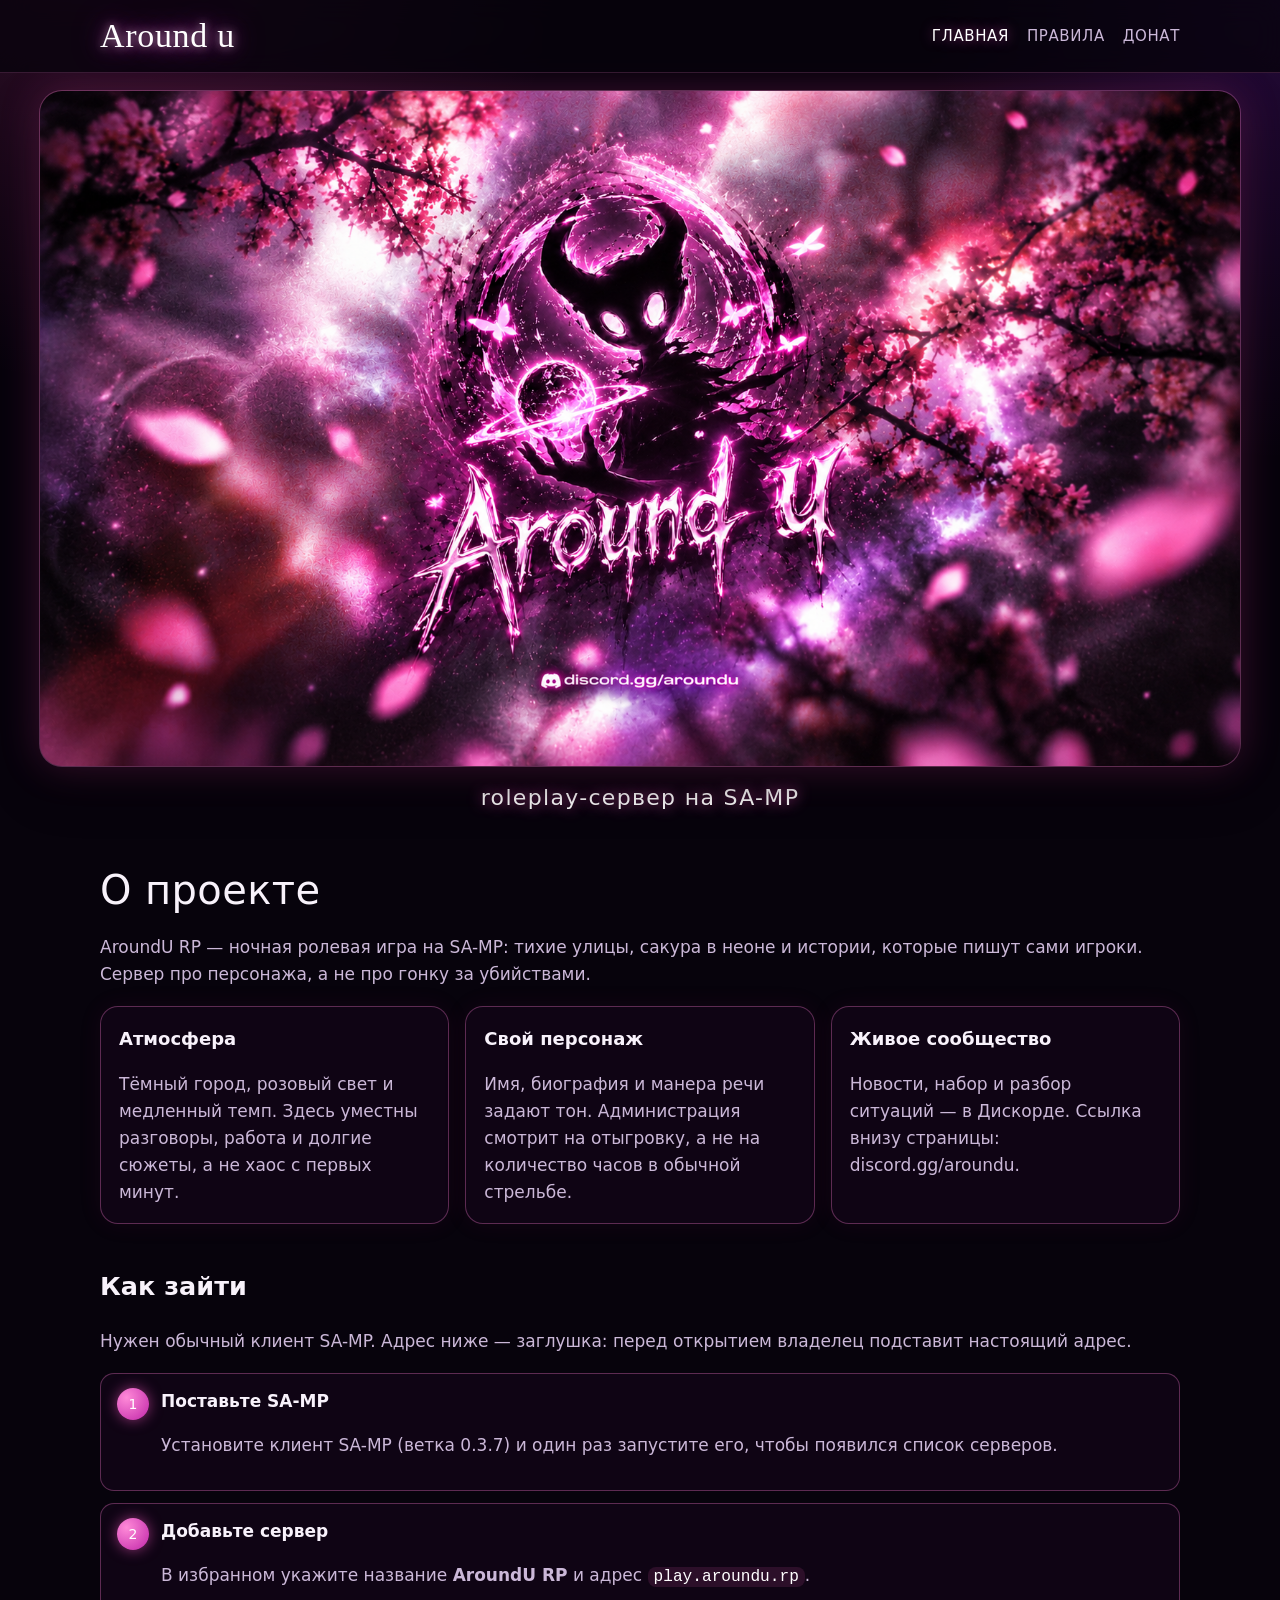
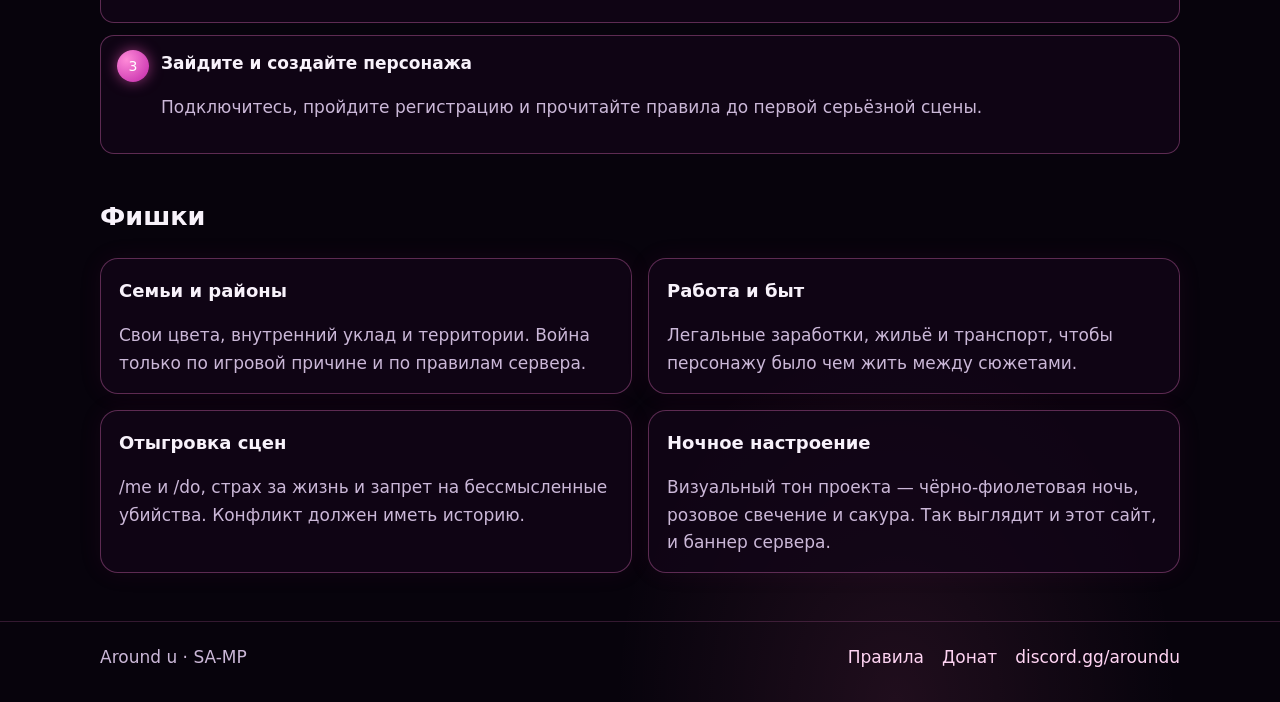
==== index.html @ 2b37f767 "Add the AroundU RP landing site" ====
<!DOCTYPE html>
<html lang="ru">
<head>
  <meta charset="utf-8">
  <meta name="viewport" content="width=device-width, initial-scale=1">
  <title>AroundU RP — главная</title>
  <link rel="stylesheet" href="styles.css">
</head>
<body>
  <header class="site-header">
    <div class="wrap header-inner">
      <a class="wordmark" href="index.html">Around u</a>
      <nav class="nav" aria-label="Разделы">
        <a href="index.html" aria-current="page">Главная</a>
        <a href="rules.html">Правила</a>
        <a href="donate.html">Донат</a>
      </nav>
    </div>
  </header>

  <div class="hero" role="img" aria-label="Баннер Around u: ночь, сакура и неоновое свечение"></div>
  <p class="hero-caption">roleplay-сервер на SA-MP</p>

  <main>
    <section class="wrap section" id="about">
      <h1>О проекте</h1>
      <p class="lead">AroundU RP — ночная ролевая игра на SA-MP: тихие улицы, сакура в неоне и истории, которые пишут сами игроки. Сервер про персонажа, а не про гонку за убийствами.</p>
      <div class="grid grid-3">
        <article class="card">
          <h2>Атмосфера</h2>
          <p class="muted">Тёмный город, розовый свет и медленный темп. Здесь уместны разговоры, работа и долгие сюжеты, а не хаос с первых минут.</p>
        </article>
        <article class="card">
          <h2>Свой персонаж</h2>
          <p class="muted">Имя, биография и манера речи задают тон. Администрация смотрит на отыгровку, а не на количество часов в обычной стрельбе.</p>
        </article>
        <article class="card">
          <h2>Живое сообщество</h2>
          <p class="muted">Новости, набор и разбор ситуаций — в Дискорде. Ссылка внизу страницы: discord.gg/aroundu.</p>
        </article>
      </div>
    </section>

    <section class="wrap section" id="join">
      <h2>Как зайти</h2>
      <p class="lead">Нужен обычный клиент SA-MP. Адрес ниже — заглушка: перед открытием владелец подставит настоящий адрес.</p>
      <ol class="steps">
        <li>
          <span class="step-num">1</span>
          <div>
            <strong>Поставьте SA-MP</strong>
            <p class="muted">Установите клиент SA-MP (ветка 0.3.7) и один раз запустите его, чтобы появился список серверов.</p>
          </div>
        </li>
        <li>
          <span class="step-num">2</span>
          <div>
            <strong>Добавьте сервер</strong>
            <p class="muted">В избранном укажите название <strong>AroundU RP</strong> и адрес <span class="ip">play.aroundu.rp</span>.</p>
          </div>
        </li>
        <li>
          <span class="step-num">3</span>
          <div>
            <strong>Зайдите и создайте персонажа</strong>
            <p class="muted">Подключитесь, пройдите регистрацию и прочитайте правила до первой серьёзной сцены.</p>
          </div>
        </li>
      </ol>
    </section>

    <section class="wrap section" id="features">
      <h2>Фишки</h2>
      <div class="grid grid-2">
        <article class="card">
          <h3>Семьи и районы</h3>
          <p class="muted">Свои цвета, внутренний уклад и территории. Война только по игровой причине и по правилам сервера.</p>
        </article>
        <article class="card">
          <h3>Работа и быт</h3>
          <p class="muted">Легальные заработки, жильё и транспорт, чтобы персонажу было чем жить между сюжетами.</p>
        </article>
        <article class="card">
          <h3>Отыгровка сцен</h3>
          <p class="muted">/me и /do, страх за жизнь и запрет на бессмысленные убийства. Конфликт должен иметь историю.</p>
        </article>
        <article class="card">
          <h3>Ночное настроение</h3>
          <p class="muted">Визуальный тон проекта — чёрно-фиолетовая ночь, розовое свечение и сакура. Так выглядит и этот сайт, и баннер сервера.</p>
        </article>
      </div>
    </section>
  </main>

  <footer class="site-footer">
    <div class="wrap footer-inner">
      <span>Around u · SA-MP</span>
      <nav class="footer-links" aria-label="Подвал">
        <a href="rules.html">Правила</a>
        <a href="donate.html">Донат</a>
        <a href="https://discord.gg/aroundu">discord.gg/aroundu</a>
      </nav>
    </div>
  </footer>
  <script src="petals.js"></script>
</body>
</html>
---- styles.css ----
/* AroundU RP — static site. System fonts only, no CDN. */
:root {
  --bg: #07030c;
  --bg-soft: #120816;
  --card: rgba(18, 6, 24, 0.78);
  --line: rgba(255, 126, 214, 0.32);
  --text: #f8f2fb;
  --muted: #cbb8d8;
  --pink: #ff5ec8;
  --magenta: #e24bff;
  --glow: rgba(255, 90, 200, 0.55);
  --shadow: 0 18px 50px rgba(0, 0, 0, 0.45);
  --radius: 18px;
  --max: 1080px;
  --font: system-ui, -apple-system, "Segoe UI", Roboto, "Helvetica Neue", Arial, sans-serif;
  --script: "Snell Roundhand", "Apple Chancery", "Segoe Script", "Lucida Handwriting", "URW Chancery L", cursive;
  --mono: ui-monospace, "Cascadia Mono", "Segoe UI Mono", Menlo, Consolas, monospace;
}

*,
*::before,
*::after {
  box-sizing: border-box;
}

html {
  scroll-behavior: smooth;
}

body {
  margin: 0;
  min-height: 100vh;
  color: var(--text);
  font-family: var(--font);
  font-size: 17px;
  line-height: 1.6;
  background:
    radial-gradient(ellipse 70% 45% at 8% -8%, rgba(255, 70, 180, 0.22), transparent 55%),
    radial-gradient(ellipse 55% 40% at 100% 0%, rgba(168, 40, 255, 0.18), transparent 50%),
    radial-gradient(ellipse 40% 30% at 70% 100%, rgba(255, 110, 180, 0.1), transparent 55%),
    var(--bg);
}

img {
  max-width: 100%;
  display: block;
}

a {
  color: #ffd0f2;
  text-decoration-thickness: 1px;
  text-underline-offset: 3px;
}

a:hover {
  color: #fff;
}

.wrap {
  width: min(var(--max), calc(100% - 32px));
  margin-inline: auto;
}

.site-header {
  position: sticky;
  top: 0;
  z-index: 20;
  backdrop-filter: blur(14px);
  background: rgba(7, 3, 12, 0.78);
  border-bottom: 1px solid rgba(255, 126, 214, 0.18);
}

.header-inner {
  display: flex;
  align-items: center;
  justify-content: space-between;
  gap: 16px;
  min-height: 72px;
}

.wordmark {
  font-family: var(--script);
  font-weight: 300;
  font-size: 34px;
  line-height: 1;
  letter-spacing: 0.02em;
  color: #fff;
  text-decoration: none;
  text-shadow:
    0 0 8px rgba(255, 255, 255, 0.45),
    0 0 16px var(--glow),
    0 0 32px rgba(226, 75, 255, 0.65);
}

.wordmark:hover {
  color: #fff;
}

.nav {
  display: flex;
  flex-wrap: wrap;
  gap: 8px 18px;
}

.nav a {
  color: var(--muted);
  text-decoration: none;
  font-size: 15px;
  letter-spacing: 0.04em;
  text-transform: uppercase;
}

.nav a:hover,
.nav a[aria-current="page"] {
  color: #fff;
  text-shadow: 0 0 12px var(--glow);
}

.hero {
  position: relative;
  width: min(1200px, calc(100% - 24px));
  margin: 18px auto 0;
  aspect-ratio: 1672 / 941;
  border-radius: 22px;
  overflow: hidden;
  background:
    #07030c
    url("assets/banner.png")
    center / cover
    no-repeat;
  box-shadow:
    0 0 0 1px rgba(255, 140, 220, 0.28),
    0 0 40px rgba(255, 70, 180, 0.22),
    var(--shadow);
}

.hero-caption {
  margin: 14px auto 0;
  width: min(var(--max), calc(100% - 32px));
  text-align: center;
  font-size: clamp(16px, 2.2vw, 22px);
  letter-spacing: 0.06em;
  color: #fff;
  text-shadow: 0 0 14px rgba(255, 90, 200, 0.8);
}

h2.block-title {
  margin-top: 22px;
}

main {
  padding-bottom: 48px;
}

.section {
  margin-top: 42px;
}

.section h1,
.page-title {
  margin: 0 0 12px;
  font-size: clamp(28px, 4vw, 40px);
  font-weight: 500;
  letter-spacing: 0.01em;
}

.lead,
.note {
  color: var(--muted);
  margin: 0 0 18px;
}

.note {
  padding: 14px 16px;
  border: 1px solid var(--line);
  border-radius: 14px;
  background: rgba(255, 80, 180, 0.08);
  color: #ffe6f7;
}

.grid {
  display: grid;
  gap: 16px;
}

.grid-3 {
  grid-template-columns: repeat(3, 1fr);
}

.grid-2 {
  grid-template-columns: repeat(2, 1fr);
}

.card {
  background: var(--card);
  border: 1px solid var(--line);
  border-radius: var(--radius);
  padding: 18px 18px 16px;
  box-shadow: 0 0 24px rgba(180, 40, 120, 0.08);
}

.card h2,
.card h3 {
  margin: 0 0 8px;
  font-size: 18px;
  font-weight: 600;
}

.card p:last-child,
.rules-block ul {
  margin-bottom: 0;
}

.muted {
  color: var(--muted);
}

.steps {
  list-style: none;
  margin: 0;
  padding: 0;
  display: grid;
  gap: 12px;
}

.steps li {
  display: grid;
  grid-template-columns: auto 1fr;
  gap: 12px;
  align-items: start;
  background: var(--card);
  border: 1px solid var(--line);
  border-radius: 14px;
  padding: 14px 16px;
}

.step-num {
  width: 32px;
  height: 32px;
  border-radius: 50%;
  display: grid;
  place-items: center;
  font-size: 14px;
  color: #fff;
  background: radial-gradient(circle at 30% 30%, #ff8ad8, #c026a8);
  box-shadow: 0 0 14px var(--glow);
}

.ip {
  font-family: var(--mono);
  font-size: 0.95em;
  color: #fff;
  background: rgba(255, 90, 190, 0.12);
  border-radius: 8px;
  padding: 1px 6px;
}

.rules-block {
  margin-top: 22px;
}

.rules-block h2 {
  margin: 0 0 8px;
  font-size: 22px;
  font-weight: 600;
  text-shadow: 0 0 16px rgba(255, 90, 200, 0.35);
}

.rules-block ul {
  margin: 0;
  padding-left: 1.15em;
}

.rules-block li + li {
  margin-top: 6px;
}

.donate-layout {
  display: grid;
  grid-template-columns: 1.3fr 0.8fr;
  gap: 16px;
  align-items: start;
}

.amounts,
.methods {
  display: flex;
  flex-wrap: wrap;
  gap: 10px;
}

.amount,
.method {
  appearance: none;
  border: 1px solid var(--line);
  background: rgba(255, 255, 255, 0.03);
  color: var(--text);
  font: inherit;
  border-radius: 999px;
  padding: 10px 16px;
  cursor: pointer;
}

.method {
  border-radius: 14px;
  display: flex;
  gap: 8px;
  align-items: center;
}

.amount.is-selected,
.method:has(input:checked) {
  border-color: #ff8ad4;
  background: rgba(255, 70, 180, 0.16);
  box-shadow: 0 0 16px rgba(255, 80, 190, 0.35);
  color: #fff;
}

.field {
  margin-top: 14px;
}

.field label {
  display: block;
  margin-bottom: 6px;
  color: var(--muted);
  font-size: 14px;
}

input[type="number"] {
  width: min(240px, 100%);
  font: inherit;
  color: var(--text);
  background: rgba(0, 0, 0, 0.35);
  border: 1px solid var(--line);
  border-radius: 12px;
  padding: 10px 12px;
}

input:focus-visible,
button:focus-visible,
a:focus-visible {
  outline: 2px solid #ff9adf;
  outline-offset: 3px;
}

.choice {
  margin-top: 16px;
  padding: 12px 14px;
  border-radius: 12px;
  background: rgba(255, 90, 190, 0.08);
  border: 1px dashed var(--line);
}

.pay {
  margin-top: 16px;
  font: inherit;
  cursor: pointer;
  color: #1a0614;
  background: linear-gradient(180deg, #ffd0f4, #ff67c8);
  border: 0;
  border-radius: 999px;
  padding: 12px 22px;
  font-weight: 700;
  box-shadow: 0 0 22px rgba(255, 90, 190, 0.45);
}

.pay:hover {
  filter: brightness(1.05);
}

.notice {
  margin-top: 14px;
  padding: 12px 14px;
  border-radius: 12px;
  background: rgba(40, 10, 28, 0.9);
  border: 1px solid #ff8ad4;
  color: #ffe8f8;
}

.notice[hidden] {
  display: none;
}

.site-footer {
  border-top: 1px solid rgba(255, 126, 214, 0.18);
  padding: 22px 0 32px;
  color: var(--muted);
}

.footer-inner {
  display: flex;
  flex-wrap: wrap;
  gap: 10px 18px;
  align-items: center;
  justify-content: space-between;
}

.footer-links {
  display: flex;
  flex-wrap: wrap;
  gap: 12px 18px;
}

.footer-links a {
  color: #ffd4f3;
  text-decoration: none;
}

.footer-links a:hover {
  text-shadow: 0 0 10px var(--glow);
}

@media (max-width: 800px) {
  .grid-3,
  .grid-2,
  .donate-layout {
    grid-template-columns: 1fr;
  }

  .header-inner {
    align-items: flex-start;
    flex-direction: column;
    padding: 12px 0;
  }

  .wordmark {
    font-size: 30px;
  }

  .hero {
    width: calc(100% - 16px);
    border-radius: 16px;
  }
}

/* Falling sakura. The script builds the leaves; this only draws and moves them. */
.petals {
  position: fixed;
  inset: 0;
  overflow: hidden;
  pointer-events: none;
  z-index: 6;
}

.petal-fall {
  position: absolute;
  top: -14vh;
  animation-name: petal-fall;
  animation-timing-function: linear;
  animation-iteration-count: infinite;
}

.petal {
  display: block;
  background:
    radial-gradient(ellipse at 32% 30%, #fff 0%, #ffd6f2 26%, #ff6ec7 68%, #e24bff 100%);
  border-radius: 78% 8% 78% 8%;
  box-shadow: 0 0 10px rgba(255, 110, 200, 0.28);
  animation-name: petal-sway;
  animation-timing-function: ease-in-out;
  animation-iteration-count: infinite;
}

@keyframes petal-fall {
  0% {
    transform: translate3d(0, -8vh, 0) rotate(0deg);
  }
  100% {
    transform: translate3d(var(--drift), 120vh, 0) rotate(var(--spin));
  }
}

@keyframes petal-sway {
  0%,
  100% {
    transform: translate3d(0, 0, 0) rotate(-14deg);
  }
  50% {
    transform: translate3d(var(--sway), 8px, 0) rotate(16deg);
  }
}

@media (prefers-reduced-motion: reduce) {
  .petals {
    display: none;
  }
}
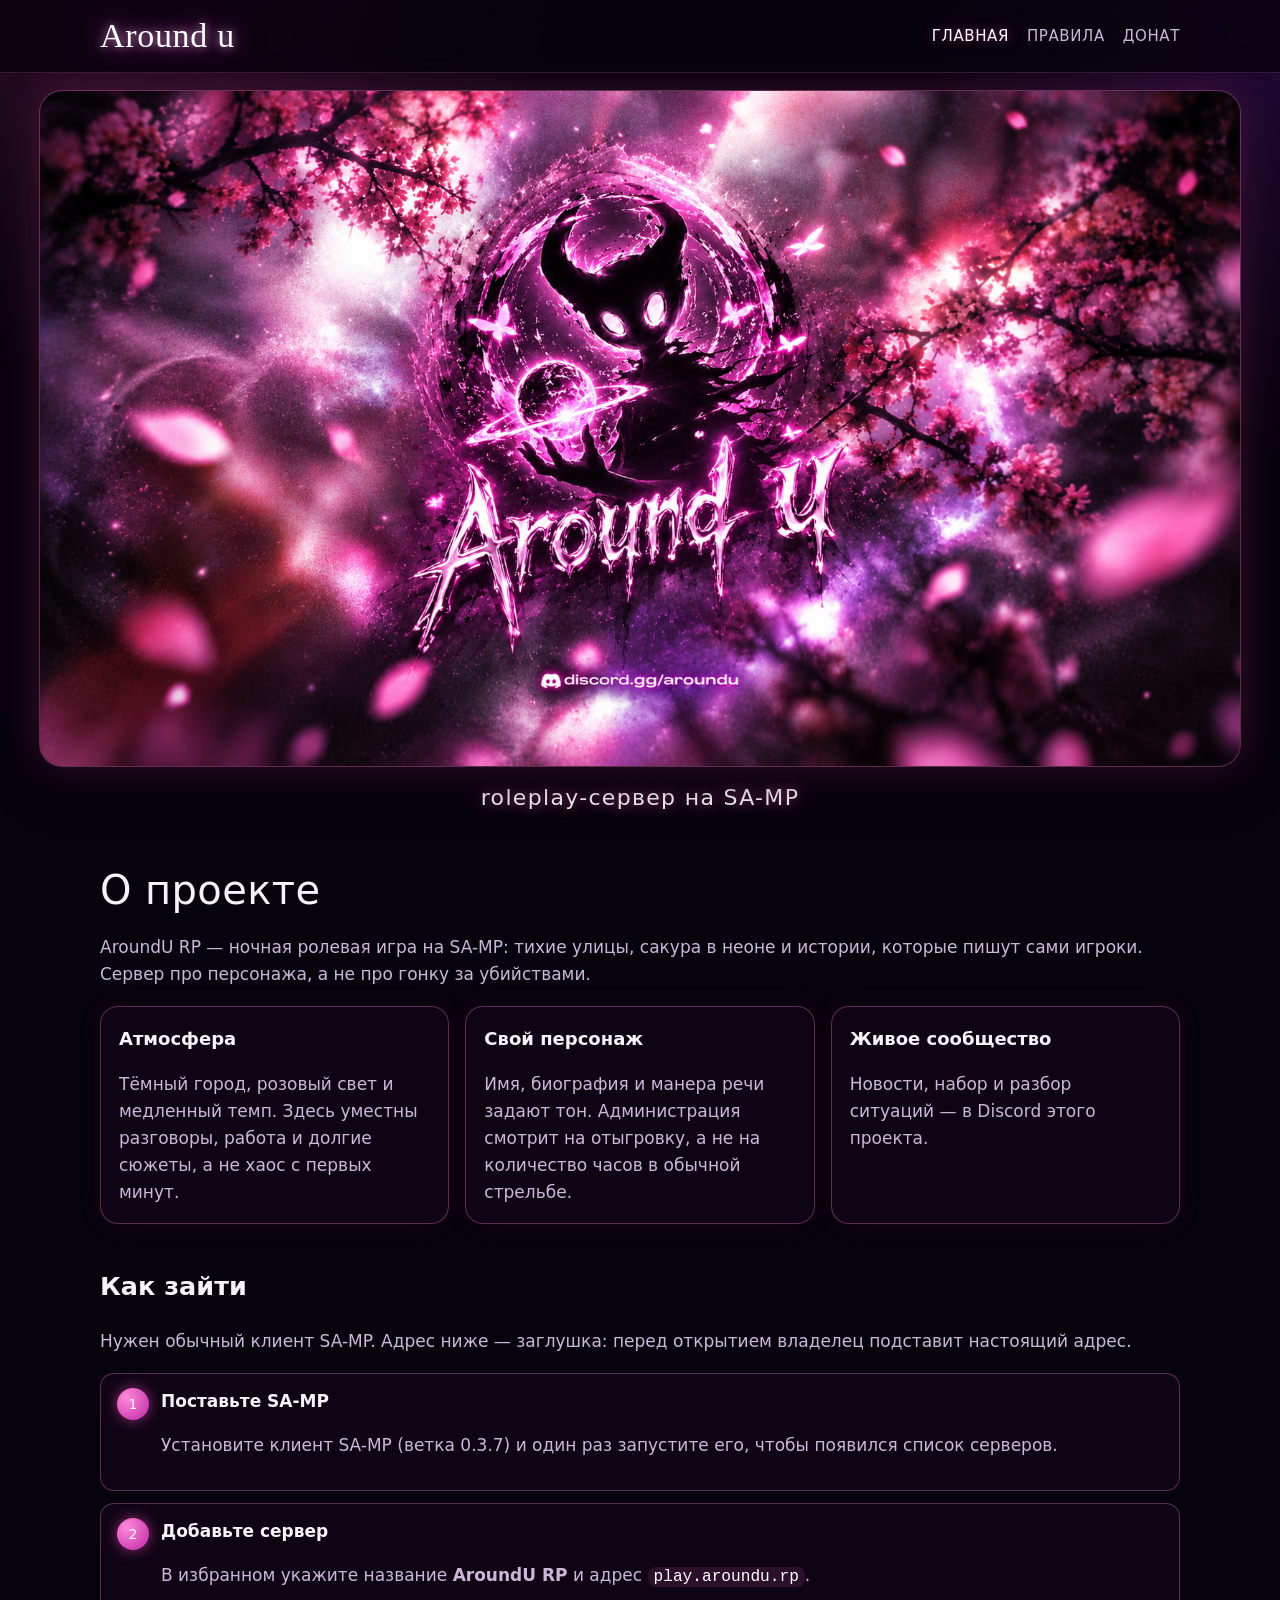
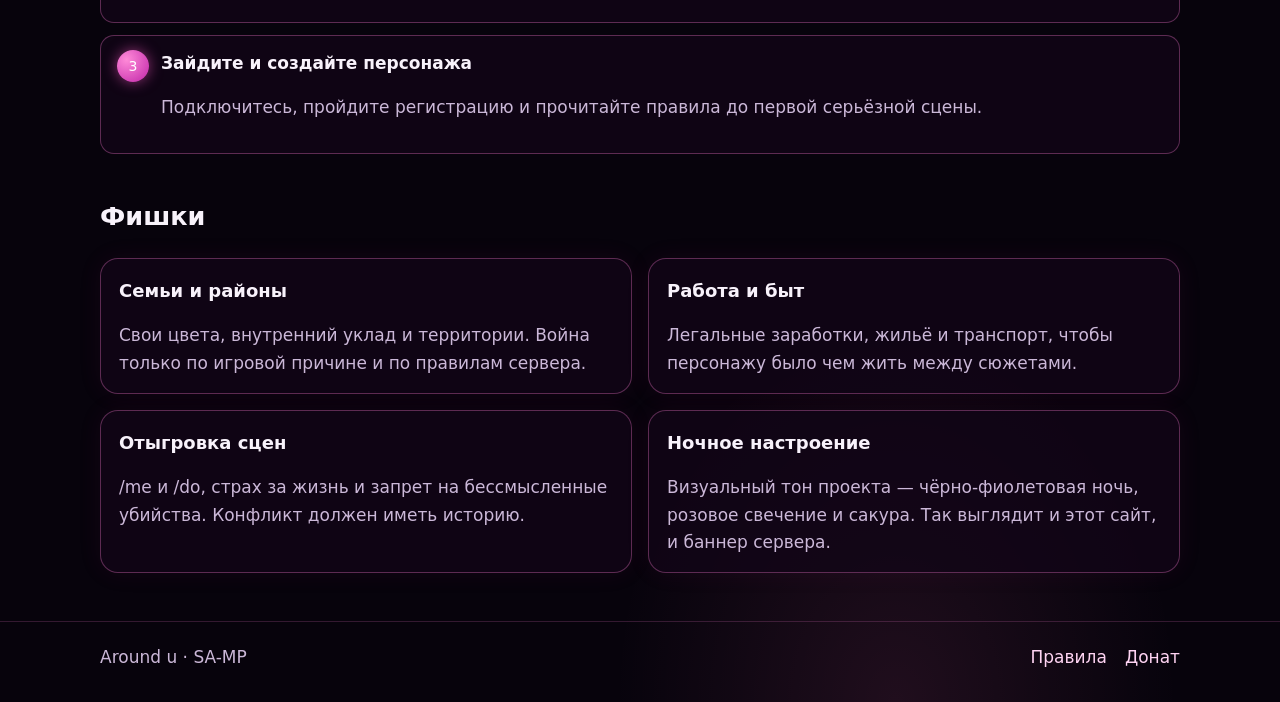
==== commit 4aa83e27: "Remove the other Discord invite from the site." ====
--- a/index.html
+++ b/index.html
@@ -36,7 +36,7 @@
         </article>
         <article class="card">
           <h2>Живое сообщество</h2>
-          <p class="muted">Новости, набор и разбор ситуаций — в Дискорде. Ссылка внизу страницы: discord.gg/aroundu.</p>
+          <p class="muted">Новости, набор и разбор ситуаций — в Discord этого проекта.</p>
         </article>
       </div>
     </section>
@@ -98,7 +98,6 @@
       <nav class="footer-links" aria-label="Подвал">
         <a href="rules.html">Правила</a>
         <a href="donate.html">Донат</a>
-        <a href="https://discord.gg/aroundu">discord.gg/aroundu</a>
       </nav>
     </div>
   </footer>
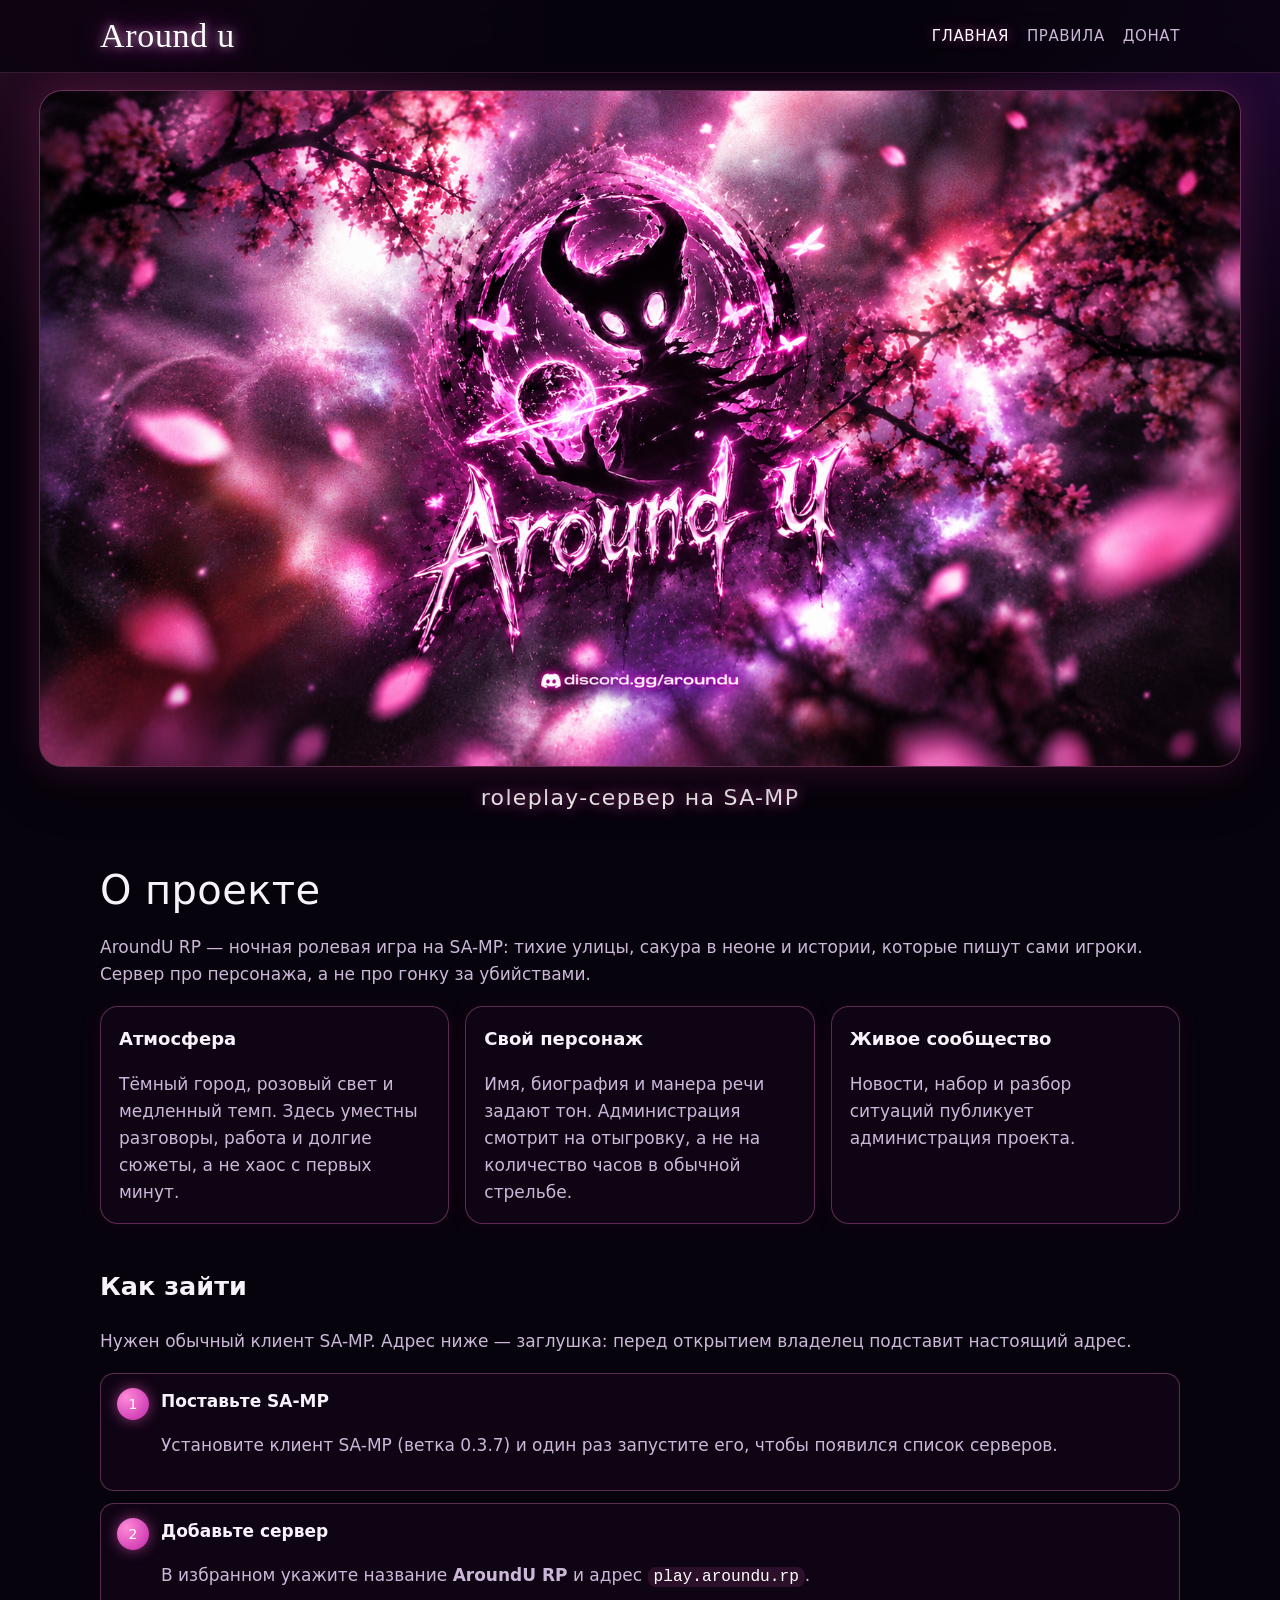
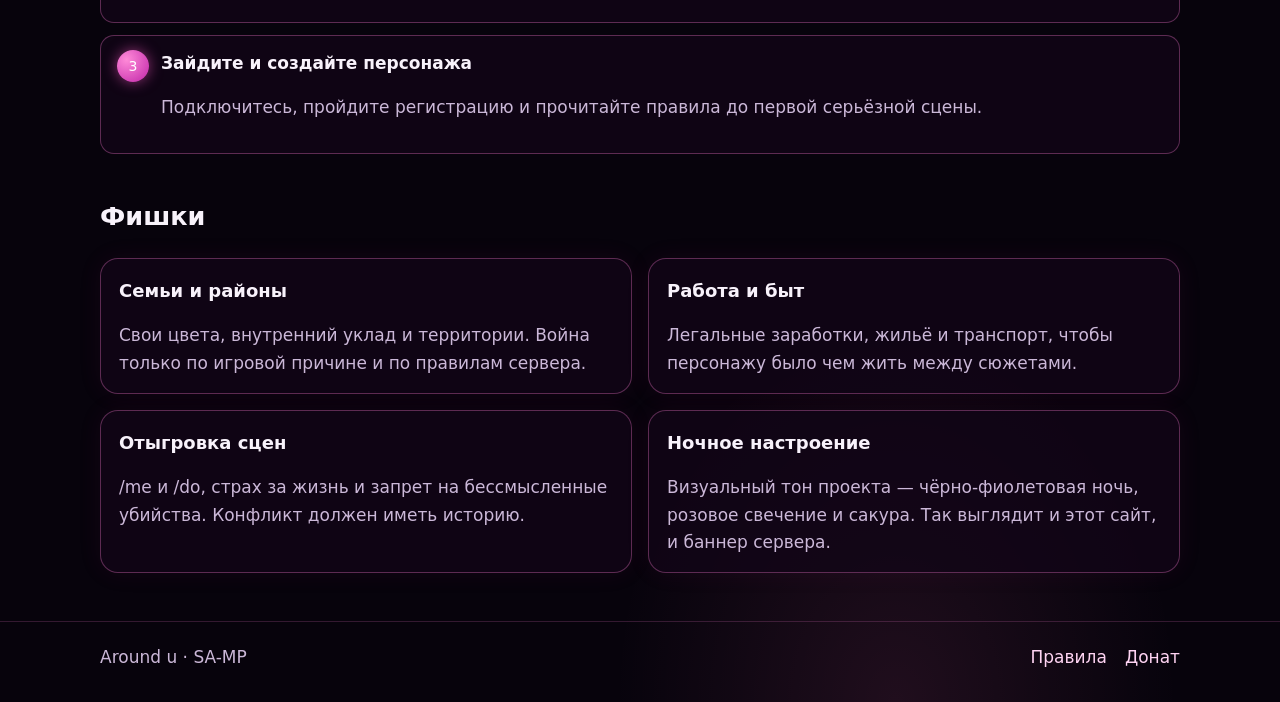
==== commit 6690255b: "Remove remaining Discord mentions from the site." ====
--- a/index.html
+++ b/index.html
@@ -36,7 +36,7 @@
         </article>
         <article class="card">
           <h2>Живое сообщество</h2>
-          <p class="muted">Новости, набор и разбор ситуаций — в Discord этого проекта.</p>
+          <p class="muted">Новости, набор и разбор ситуаций публикует администрация проекта.</p>
         </article>
       </div>
     </section>
